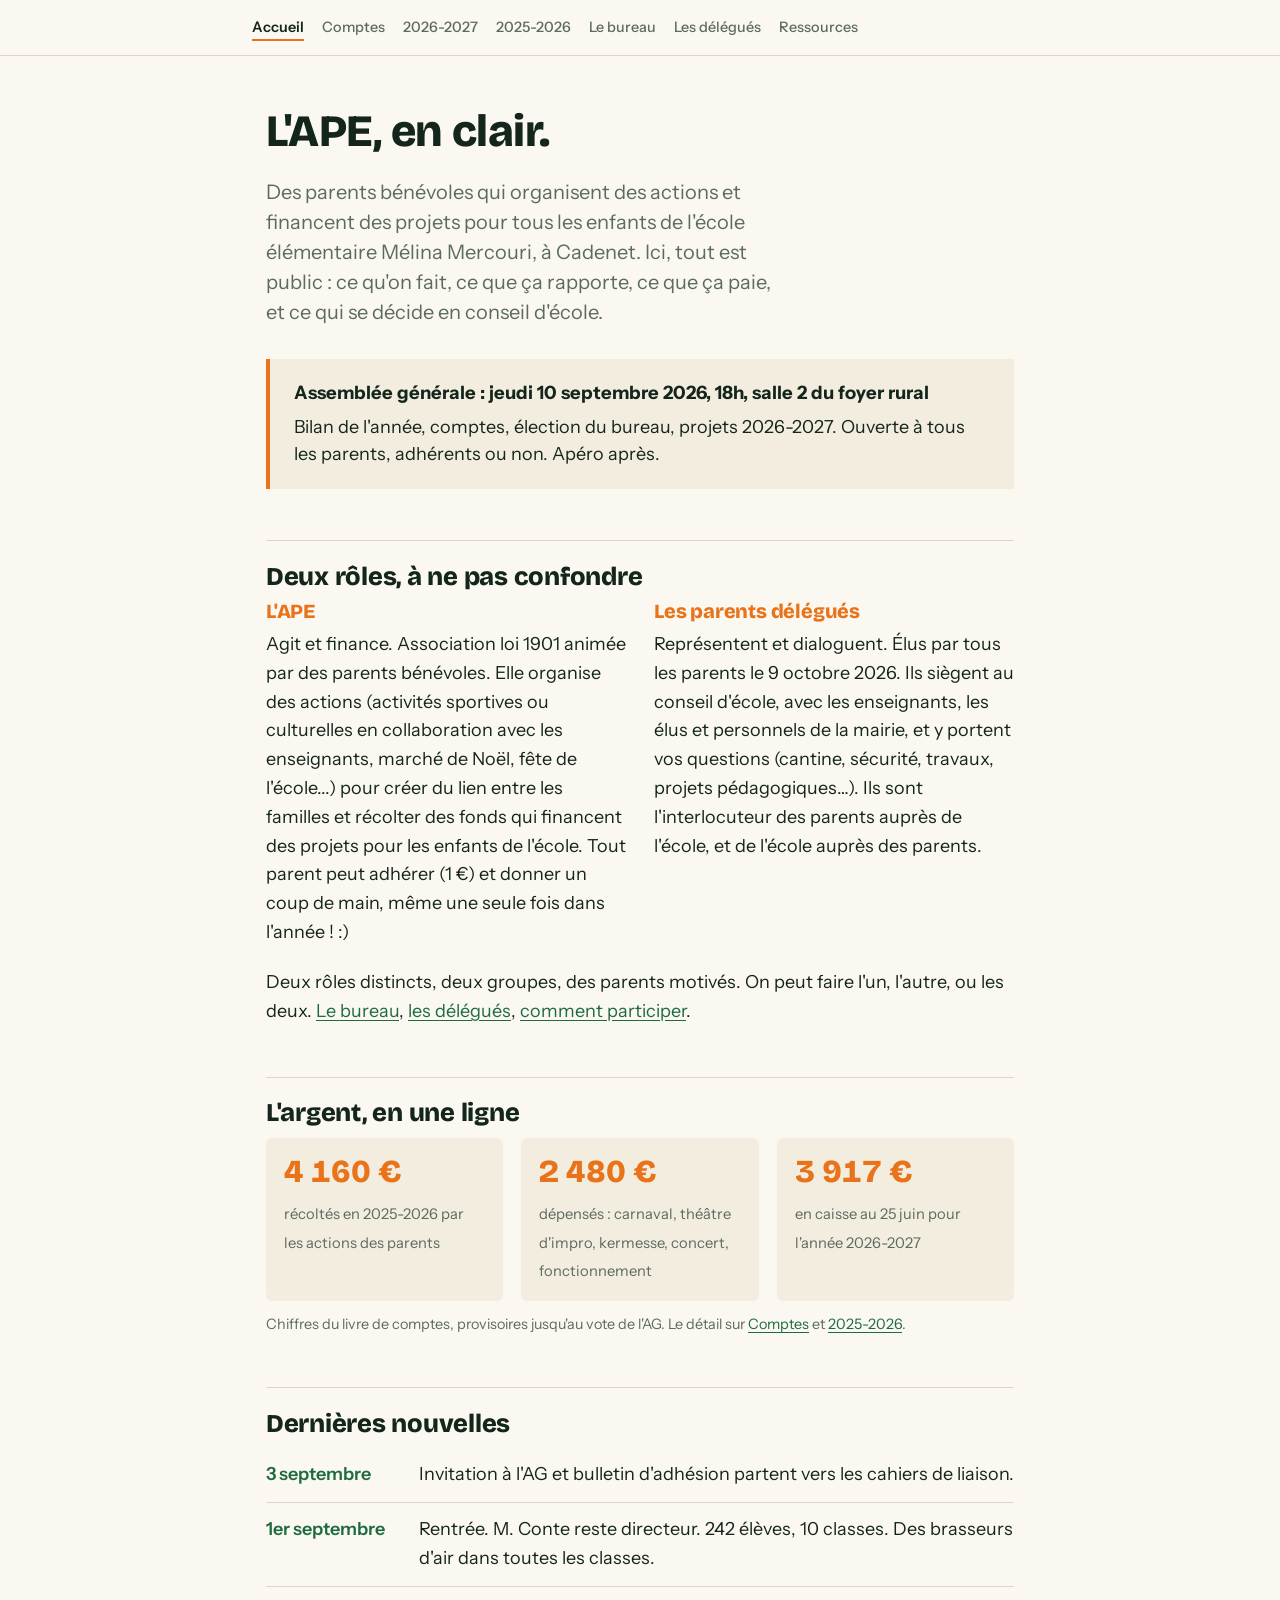
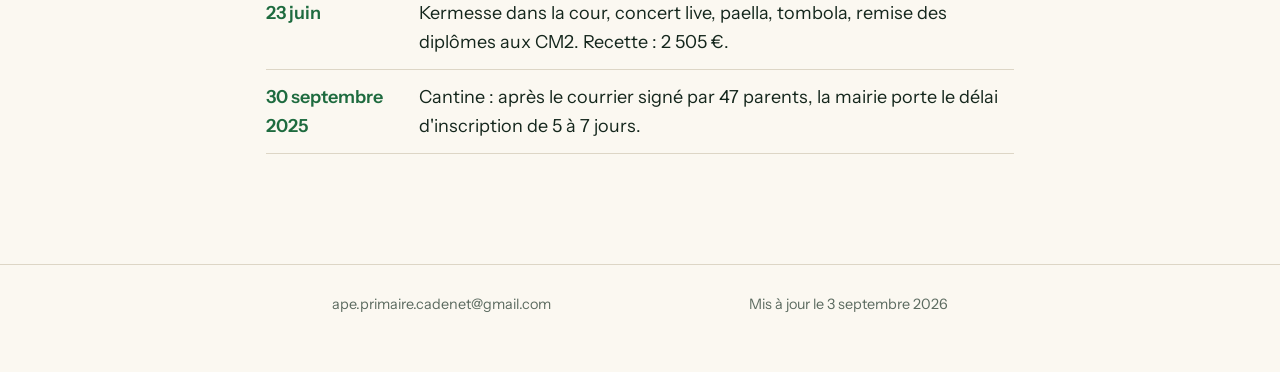
==== index.html @ b55a7f40 "Accueil : l'argent en une ligne, nouvelles datées, titres des rôles en orange" ====
<!doctype html>
<html lang="fr">
<head>
<meta charset="utf-8">
<meta name="viewport" content="width=device-width, initial-scale=1">
<title>APE Mélina Mercouri, Cadenet</title>
<meta name="description" content="L'association des parents d'élèves de l'école élémentaire Mélina Mercouri à Cadenet : ce qu'on fait, ce que ça coûte, ce qui se décide à l'école.">
<link rel="preconnect" href="https://fonts.googleapis.com">
<link rel="stylesheet" href="https://fonts.googleapis.com/css2?family=Bricolage+Grotesque:opsz,wght@12..96,800&family=Instrument+Sans:wght@400;500;600;700&display=swap">
<link rel="icon" href="/favicon.svg" type="image/svg+xml">
<link rel="stylesheet" href="/style.css">
</head>
<body>
<header><div class="wrap"><nav>
  <a href="/" aria-current="page">Accueil</a>
  <a href="/comptes/">Comptes</a>
  <a href="/2026-2027/">2026-2027</a>
  <a href="/2025-2026/">2025-2026</a>
  <a href="/bureau/">Le bureau</a>
  <a href="/delegues/">Les délégués</a>
  <a href="/ressources/">Ressources</a>
</nav></div></header>

<main><div class="wrap">
  <h1>L'APE, en clair.</h1>
  <p class="lead">Des parents bénévoles qui organisent des actions et financent des projets pour tous les enfants de l'école élémentaire Mélina Mercouri, à Cadenet. Ici, tout est public : ce qu'on fait, ce que ça rapporte, ce que ça paie, et ce qui se décide en conseil d'école.</p>

  <div class="next">
    <strong>Assemblée générale : jeudi 10 septembre 2026, 18h, salle 2 du foyer rural</strong>
    Bilan de l'année, comptes, élection du bureau, projets 2026-2027. Ouverte à tous les parents, adhérents ou non. Apéro après.
  </div>

  <h2>Deux rôles, à ne pas confondre</h2>
  <div class="roles">
    <div>
      <h3>L'APE</h3>
      <p>Agit et finance. Association loi 1901 animée par des parents bénévoles. Elle organise des actions (activités sportives ou culturelles en collaboration avec les enseignants, marché de Noël, fête de l'école...) pour créer du lien entre les familles et récolter des fonds qui financent des projets pour les enfants de l'école. Tout parent peut adhérer (1 €) et donner un coup de main, même une seule fois dans l'année ! :)</p>
    </div>
    <div>
      <h3>Les parents délégués</h3>
      <p>Représentent et dialoguent. Élus par tous les parents le 9 octobre 2026. Ils siègent au conseil d'école, avec les enseignants, les élus et personnels de la mairie, et y portent vos questions (cantine, sécurité, travaux, projets pédagogiques…). Ils sont l'interlocuteur des parents auprès de l'école, et de l'école auprès des parents.</p>
    </div>
  </div>
  <p>Deux rôles distincts, deux groupes, des parents motivés. On peut faire l'un, l'autre, ou les deux. <a href="/bureau/">Le bureau</a>, <a href="/delegues/">les délégués</a>, <a href="/bureau/#participer">comment participer</a>.</p>

  <h2>L'argent, en une ligne</h2>
  <div class="kpi">
    <div><b>4 160 €</b><span>récoltés en 2025-2026 par les actions des parents</span></div>
    <div><b>2 480 €</b><span>dépensés : carnaval, théâtre d'impro, kermesse, concert, fonctionnement</span></div>
    <div><b>3 917 €</b><span>en caisse au 25 juin pour l'année 2026-2027</span></div>
  </div>
  <p class="small muted">Chiffres du livre de comptes, provisoires jusqu'au vote de l'AG. Le détail sur <a href="/comptes/">Comptes</a> et <a href="/2025-2026/">2025-2026</a>.</p>

  <h2>Dernières nouvelles</h2>
  <ul class="news">
    <li><b>3 septembre</b><span>Invitation à l'AG et bulletin d'adhésion partent vers les cahiers de liaison.</span></li>
    <li><b>1er septembre</b><span>Rentrée. M. Conte reste directeur. 242 élèves, 10 classes. Des brasseurs d'air dans toutes les classes.</span></li>
    <li><b>23 juin</b><span>Kermesse dans la cour, concert live, paella, tombola, remise des diplômes aux CM2. Recette : 2 505 €.</span></li>
    <li><b>30 septembre 2025</b><span>Cantine : après le courrier signé par 47 parents, la mairie porte le délai d'inscription de 5 à 7 jours.</span></li>
  </ul>
</div></main>

<footer><div class="wrap">
  <span>ape.primaire.cadenet@gmail.com</span>
  <span>Mis à jour le 3 septembre 2026</span>
</div></footer>
</body>
</html>
---- style.css ----
:root{
  --bg:#FBF8F1; --ink:#14261C; --muted:#5C6B60; --line:#DDD6C6;
  --accent:#E8731A; --green:#1E6B3F; --soft:#F3EDDF; --tag-bg:#FDE9D6; --tag-ink:#9A4A0C;
}
@media (prefers-color-scheme: dark){
  :root{ --bg:#111C15; --ink:#F3EEE2; --muted:#A7B3AA; --line:#2C3A30; --accent:#F5923E; --green:#5CC58A; --soft:#182620; --tag-bg:#3A2412; --tag-ink:#F5C79A; }
}
*{box-sizing:border-box}
body{margin:0;background:var(--bg);color:var(--ink);font-family:"Instrument Sans","Helvetica Neue",Arial,sans-serif;font-size:18px;line-height:1.6}
h1,h2,h3{font-family:"Bricolage Grotesque","Arial Black",Arial,sans-serif;font-weight:800;line-height:1.05;letter-spacing:-.01em;margin:0 0 .4em;text-wrap:balance}
h1{font-size:2.8rem;margin-bottom:.5em}h2{font-size:1.6rem;margin-top:3.2rem;padding-top:1.4rem;border-top:1px solid var(--line)}h3{font-size:1.1rem;margin-top:1.8rem;color:var(--green)}
h1+p.lead+h2,.lead+h2{border-top:none;padding-top:0;margin-top:2.6rem}
p,ul,ol,table{margin:0 0 1.1em}
ul,ol{padding-left:1.2em}
li{margin-bottom:.45em}
li::marker{color:var(--accent)}
a{color:var(--green);text-underline-offset:3px}
a:hover{color:var(--accent)}
header{border-bottom:1px solid var(--line)}
.wrap{max-width:66ch;margin:0 auto;padding:0 22px}
header .wrap{max-width:820px}
.brand{display:block;color:var(--ink);font-weight:700;text-decoration:none;padding:14px 0 0}
nav{display:flex;flex-wrap:nowrap;align-items:baseline;gap:18px;padding:16px 0 14px;font-size:.9rem;overflow-x:auto;white-space:nowrap;scrollbar-width:none}
nav::-webkit-scrollbar{display:none}
nav a{text-decoration:none;color:var(--muted);font-weight:500;flex:0 0 auto}
nav a[aria-current]{color:var(--ink);font-weight:600;border-bottom:2px solid var(--accent)}
main{padding:52px 0 90px}
.lead{font-size:1.25rem;line-height:1.5;max-width:40ch;color:var(--muted);margin-bottom:1.6em}
.next{background:var(--soft);border-left:4px solid var(--accent);padding:20px 24px;margin:32px 0;line-height:1.55}
.next strong{display:block;font-size:1.15rem;margin-bottom:.3em}
table{width:100%;border-collapse:collapse;font-size:.95rem}
th,td{text-align:left;padding:.75em .5em;border-bottom:1px solid var(--line);vertical-align:top;line-height:1.45}
td:first-child,th:first-child{padding-left:0}
td:last-child,th:last-child{padding-right:0}
th{font-weight:600;color:var(--muted);font-size:.85rem;letter-spacing:.04em;text-transform:uppercase}
td.n,th.n{text-align:right;font-variant-numeric:tabular-nums;white-space:nowrap}
tr.sum td{font-weight:700;border-bottom:none;border-top:2px solid var(--ink)}
.tag{display:inline-block;font-size:.72rem;font-weight:600;letter-spacing:.05em;text-transform:uppercase;background:var(--tag-bg);color:var(--tag-ink);padding:.15em .5em;border-radius:3px;vertical-align:middle}
.muted{color:var(--muted)}
.small{font-size:.9rem}
dl{display:grid;grid-template-columns:auto 1fr;gap:.35em 1.2em;margin:0 0 1em}
dt{font-weight:600;white-space:nowrap;color:var(--green)}
dd{margin:0}
.tw{overflow-x:auto}
footer{border-top:1px solid var(--line);padding:28px 0 56px;font-size:.9rem;color:var(--muted)}
footer .wrap{display:flex;flex-wrap:wrap;gap:8px 24px;justify-content:space-between}

.btn{display:inline-block;background:var(--accent);color:#fff;font-weight:600;text-decoration:none;padding:.55em 1.1em;border-radius:6px;margin:.2em 0 1em}
.btn:hover{background:var(--green);color:#fff}

@media (max-width:640px){
  dl{grid-template-columns:1fr;gap:.15em 0}
  dt{margin-top:.8em;white-space:normal}
  dt:first-child{margin-top:0}
  dd{margin-bottom:.2em}
}

.kpi{display:grid;grid-template-columns:repeat(3,1fr);gap:18px;margin:8px 0 12px}
.kpi div{background:var(--soft);padding:18px 18px 16px;border-radius:6px}
.kpi b{display:block;font-family:"Bricolage Grotesque",Arial,sans-serif;font-size:2rem;font-weight:800;line-height:1;color:var(--accent);font-variant-numeric:tabular-nums;margin-bottom:.35em}
.kpi span{font-size:.92rem;color:var(--muted);line-height:1.4}
.roles{display:grid;grid-template-columns:1fr 1fr;gap:28px;margin-bottom:1.2em}
.roles h3{margin-top:0;font-size:1.25rem;color:var(--accent)}
.roles p{margin:0}
.news{list-style:none;padding:0}
.news li{display:grid;grid-template-columns:7.5em 1fr;gap:1em;padding:.7em 0;border-bottom:1px solid var(--line);margin:0}
.news b{color:var(--green);font-weight:600}
@media (max-width:640px){.kpi{grid-template-columns:1fr}.roles{grid-template-columns:1fr}.news li{grid-template-columns:1fr;gap:.15em}}
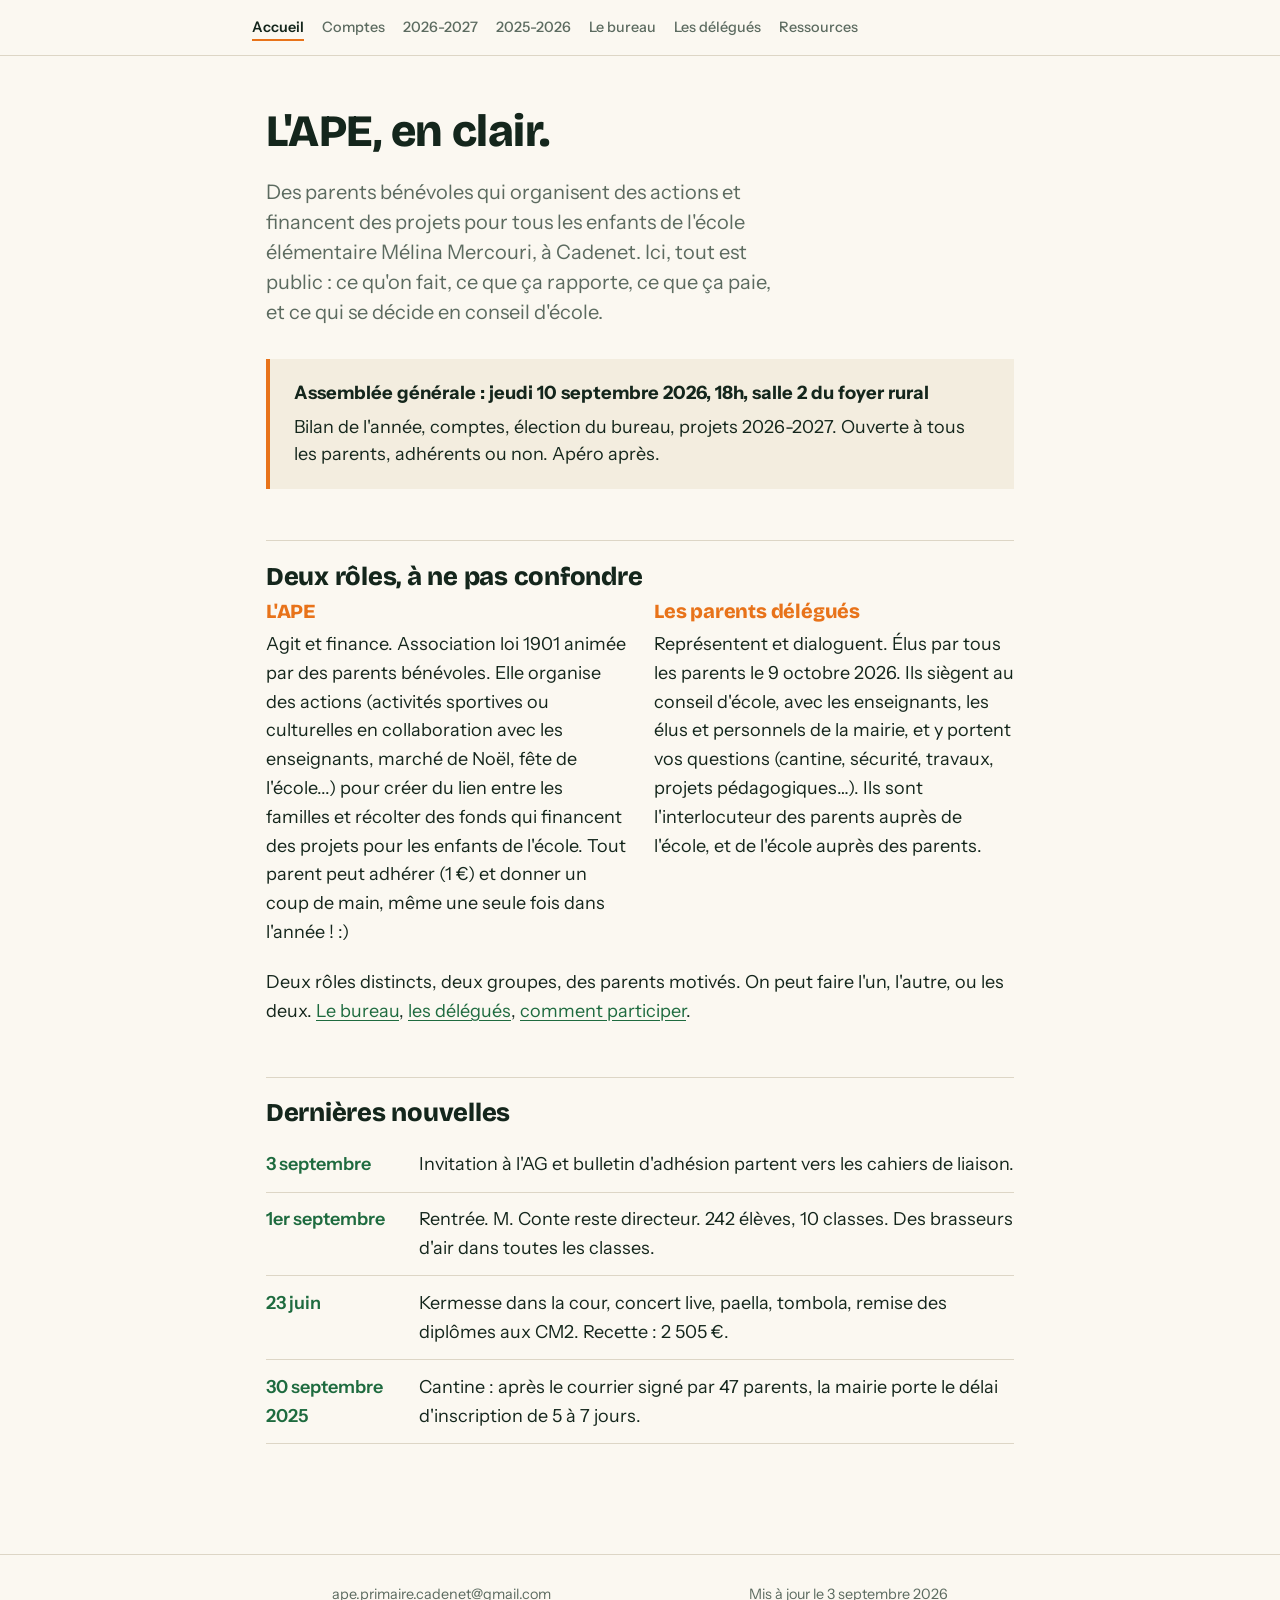
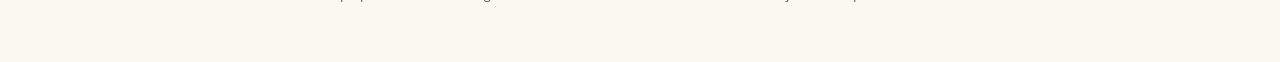
==== commit 19feeb08: "Accueil : retrait du bloc argent" ====
--- a/index.html
+++ b/index.html
@@ -43,14 +43,6 @@
   </div>
   <p>Deux rôles distincts, deux groupes, des parents motivés. On peut faire l'un, l'autre, ou les deux. <a href="/bureau/">Le bureau</a>, <a href="/delegues/">les délégués</a>, <a href="/bureau/#participer">comment participer</a>.</p>
 
-  <h2>L'argent, en une ligne</h2>
-  <div class="kpi">
-    <div><b>4 160 €</b><span>récoltés en 2025-2026 par les actions des parents</span></div>
-    <div><b>2 480 €</b><span>dépensés : carnaval, théâtre d'impro, kermesse, concert, fonctionnement</span></div>
-    <div><b>3 917 €</b><span>en caisse au 25 juin pour l'année 2026-2027</span></div>
-  </div>
-  <p class="small muted">Chiffres du livre de comptes, provisoires jusqu'au vote de l'AG. Le détail sur <a href="/comptes/">Comptes</a> et <a href="/2025-2026/">2025-2026</a>.</p>
-
   <h2>Dernières nouvelles</h2>
   <ul class="news">
     <li><b>3 septembre</b><span>Invitation à l'AG et bulletin d'adhésion partent vers les cahiers de liaison.</span></li>
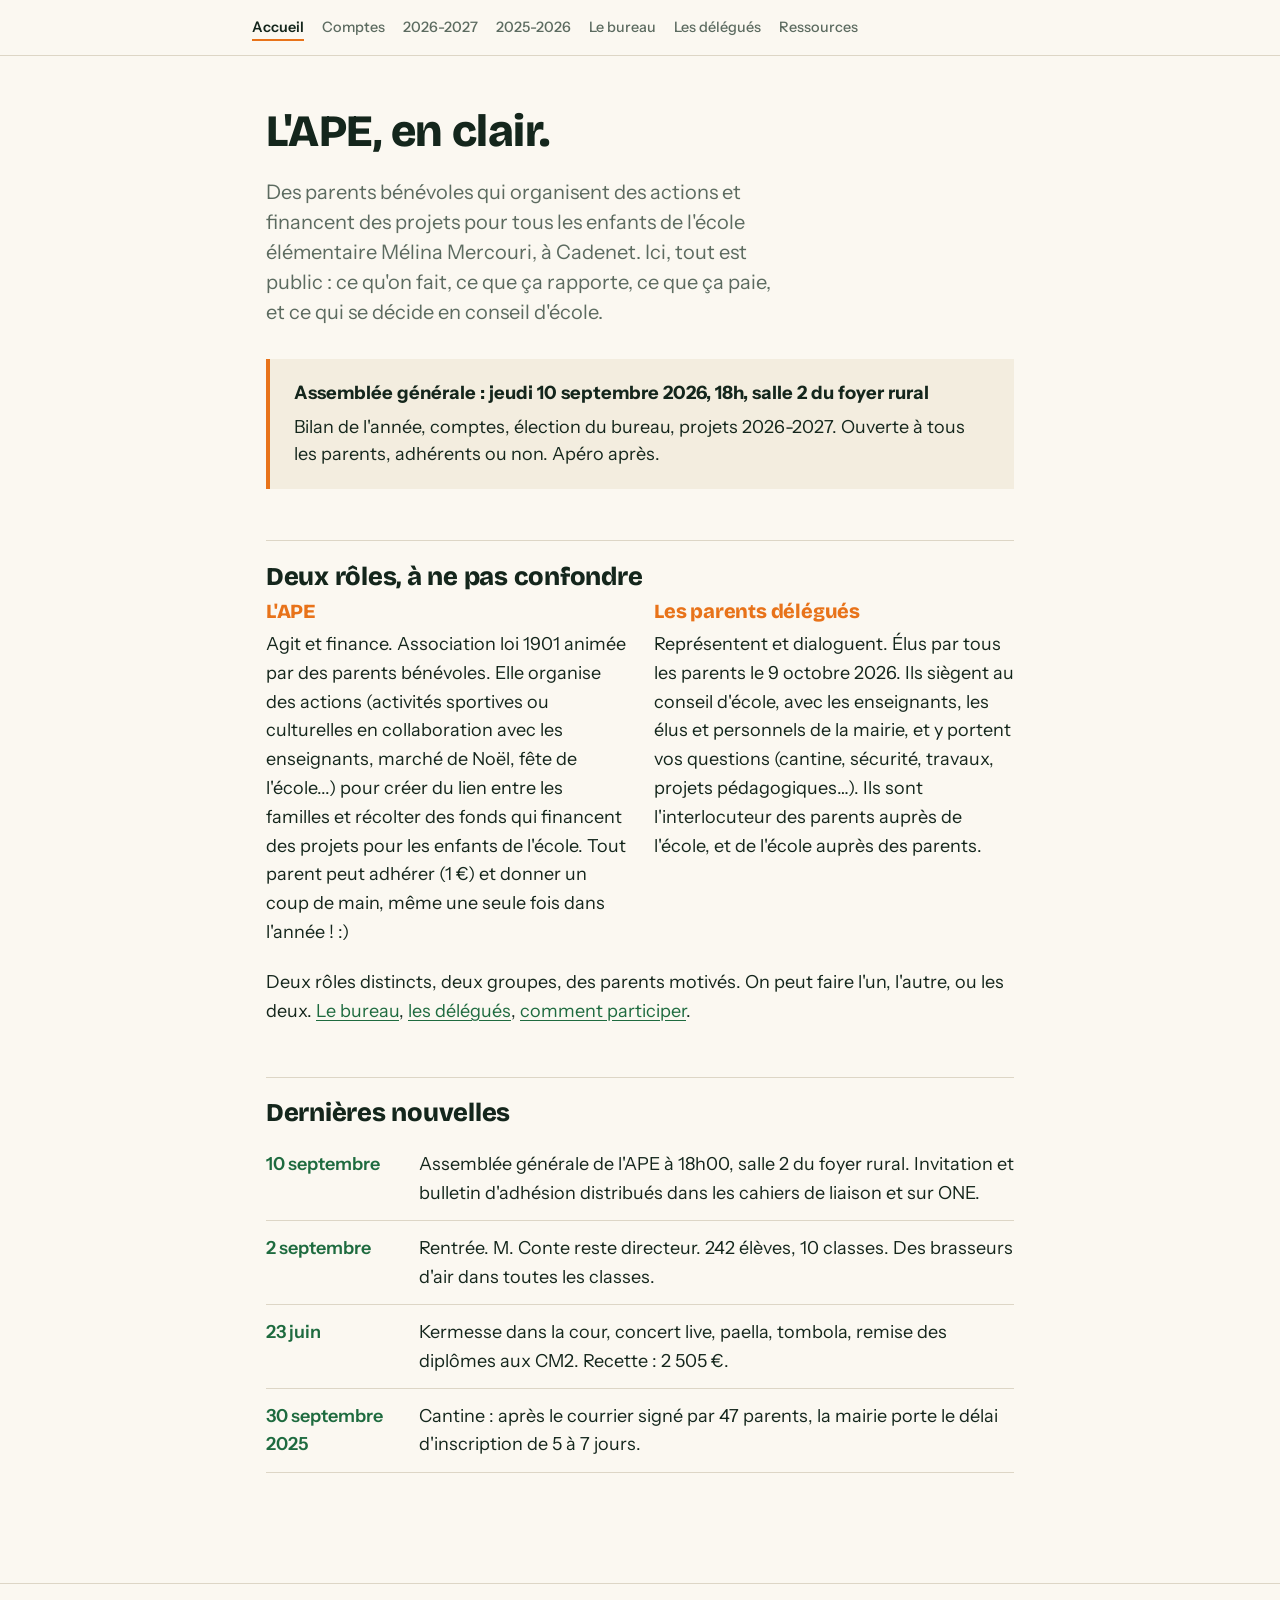
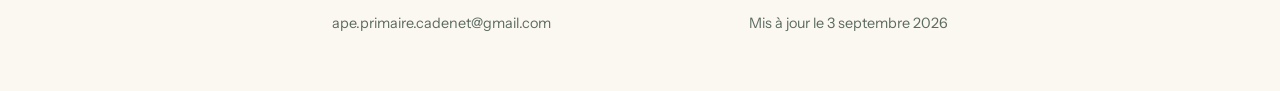
==== commit fbc1a3e7: "Accueil : news AG du 10/09 + rentrée corrigée au 02/09" ====
--- a/index.html
+++ b/index.html
@@ -45,8 +45,8 @@
 
   <h2>Dernières nouvelles</h2>
   <ul class="news">
-    <li><b>3 septembre</b><span>Invitation à l'AG et bulletin d'adhésion partent vers les cahiers de liaison.</span></li>
-    <li><b>1er septembre</b><span>Rentrée. M. Conte reste directeur. 242 élèves, 10 classes. Des brasseurs d'air dans toutes les classes.</span></li>
+    <li><b>10 septembre</b><span>Assemblée générale de l'APE à 18h00, salle 2 du foyer rural. Invitation et bulletin d'adhésion distribués dans les cahiers de liaison et sur ONE.</span></li>
+    <li><b>2 septembre</b><span>Rentrée. M. Conte reste directeur. 242 élèves, 10 classes. Des brasseurs d'air dans toutes les classes.</span></li>
     <li><b>23 juin</b><span>Kermesse dans la cour, concert live, paella, tombola, remise des diplômes aux CM2. Recette : 2 505 €.</span></li>
     <li><b>30 septembre 2025</b><span>Cantine : après le courrier signé par 47 parents, la mairie porte le délai d'inscription de 5 à 7 jours.</span></li>
   </ul>
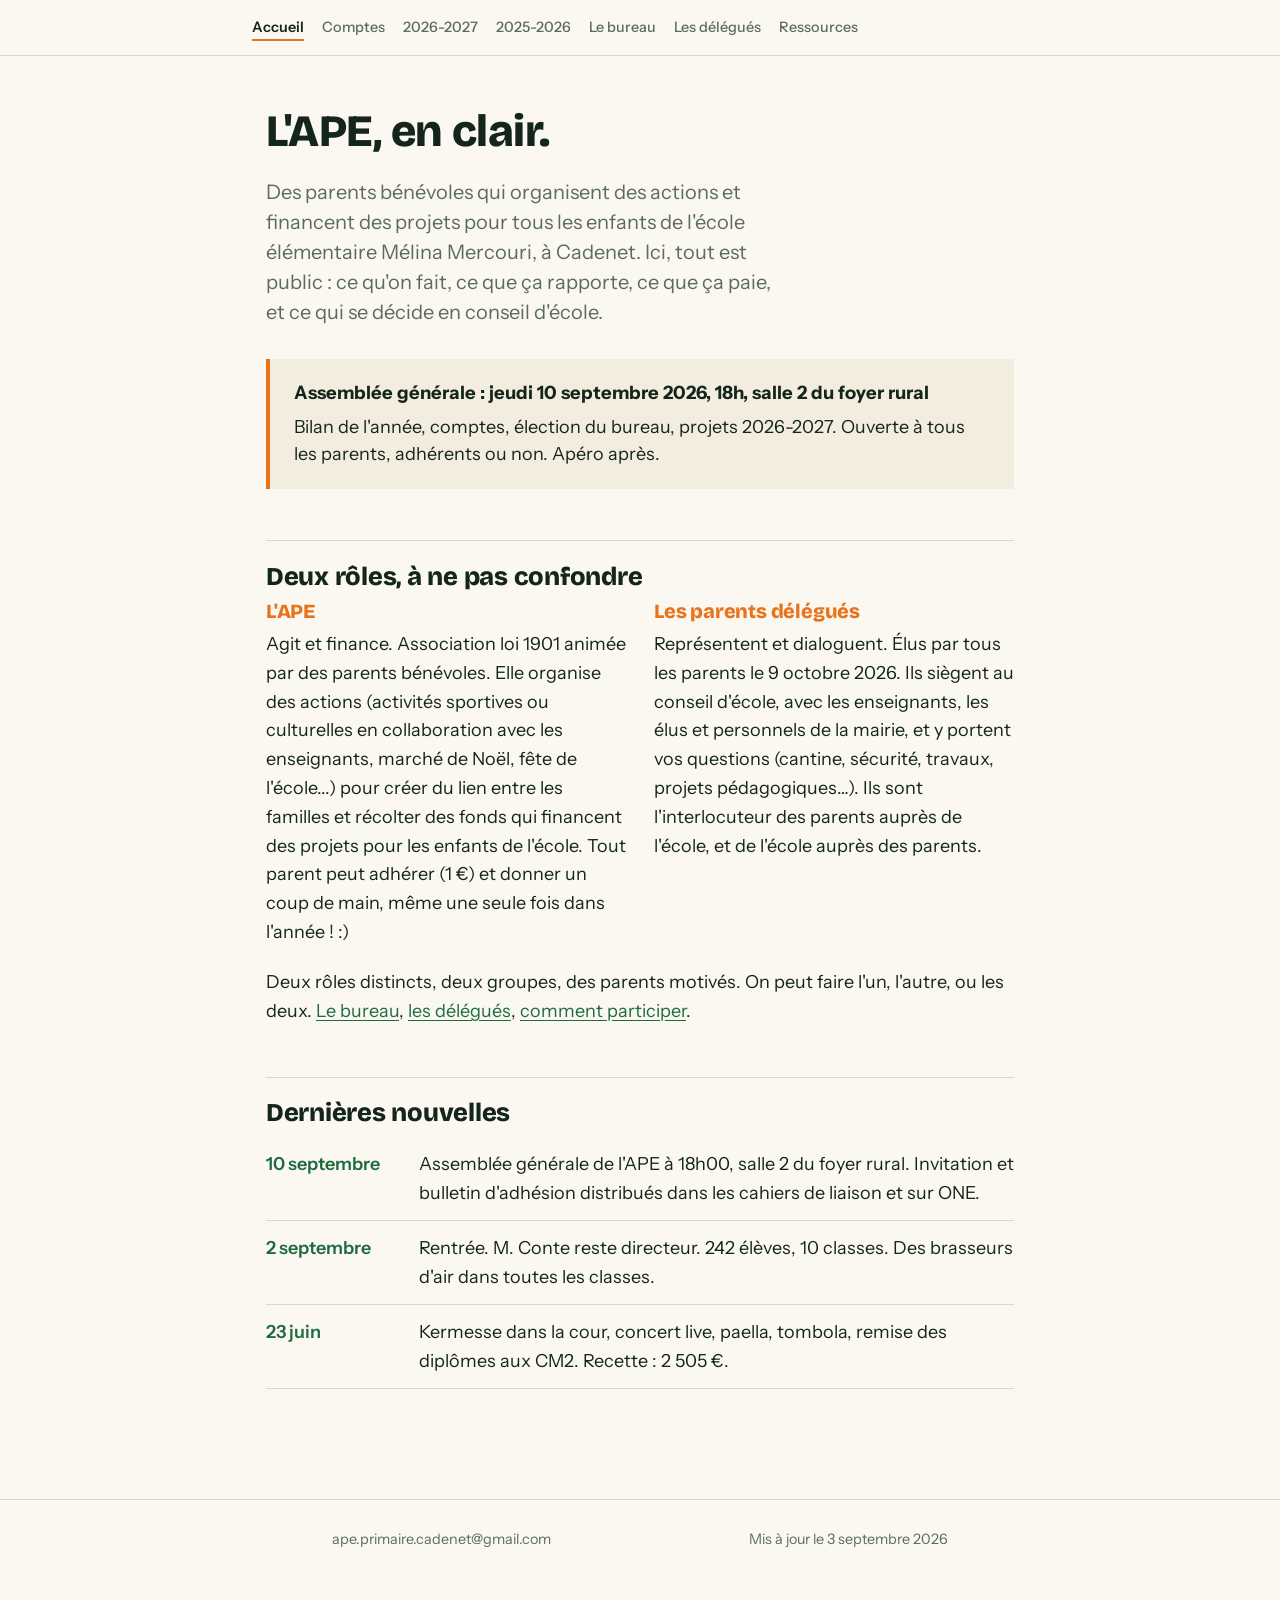
==== commit 6c3caf7c: "Accueil : retire la news cantine 30/09/2025" ====
--- a/index.html
+++ b/index.html
@@ -48,7 +48,6 @@
     <li><b>10 septembre</b><span>Assemblée générale de l'APE à 18h00, salle 2 du foyer rural. Invitation et bulletin d'adhésion distribués dans les cahiers de liaison et sur ONE.</span></li>
     <li><b>2 septembre</b><span>Rentrée. M. Conte reste directeur. 242 élèves, 10 classes. Des brasseurs d'air dans toutes les classes.</span></li>
     <li><b>23 juin</b><span>Kermesse dans la cour, concert live, paella, tombola, remise des diplômes aux CM2. Recette : 2 505 €.</span></li>
-    <li><b>30 septembre 2025</b><span>Cantine : après le courrier signé par 47 parents, la mairie porte le délai d'inscription de 5 à 7 jours.</span></li>
   </ul>
 </div></main>
 
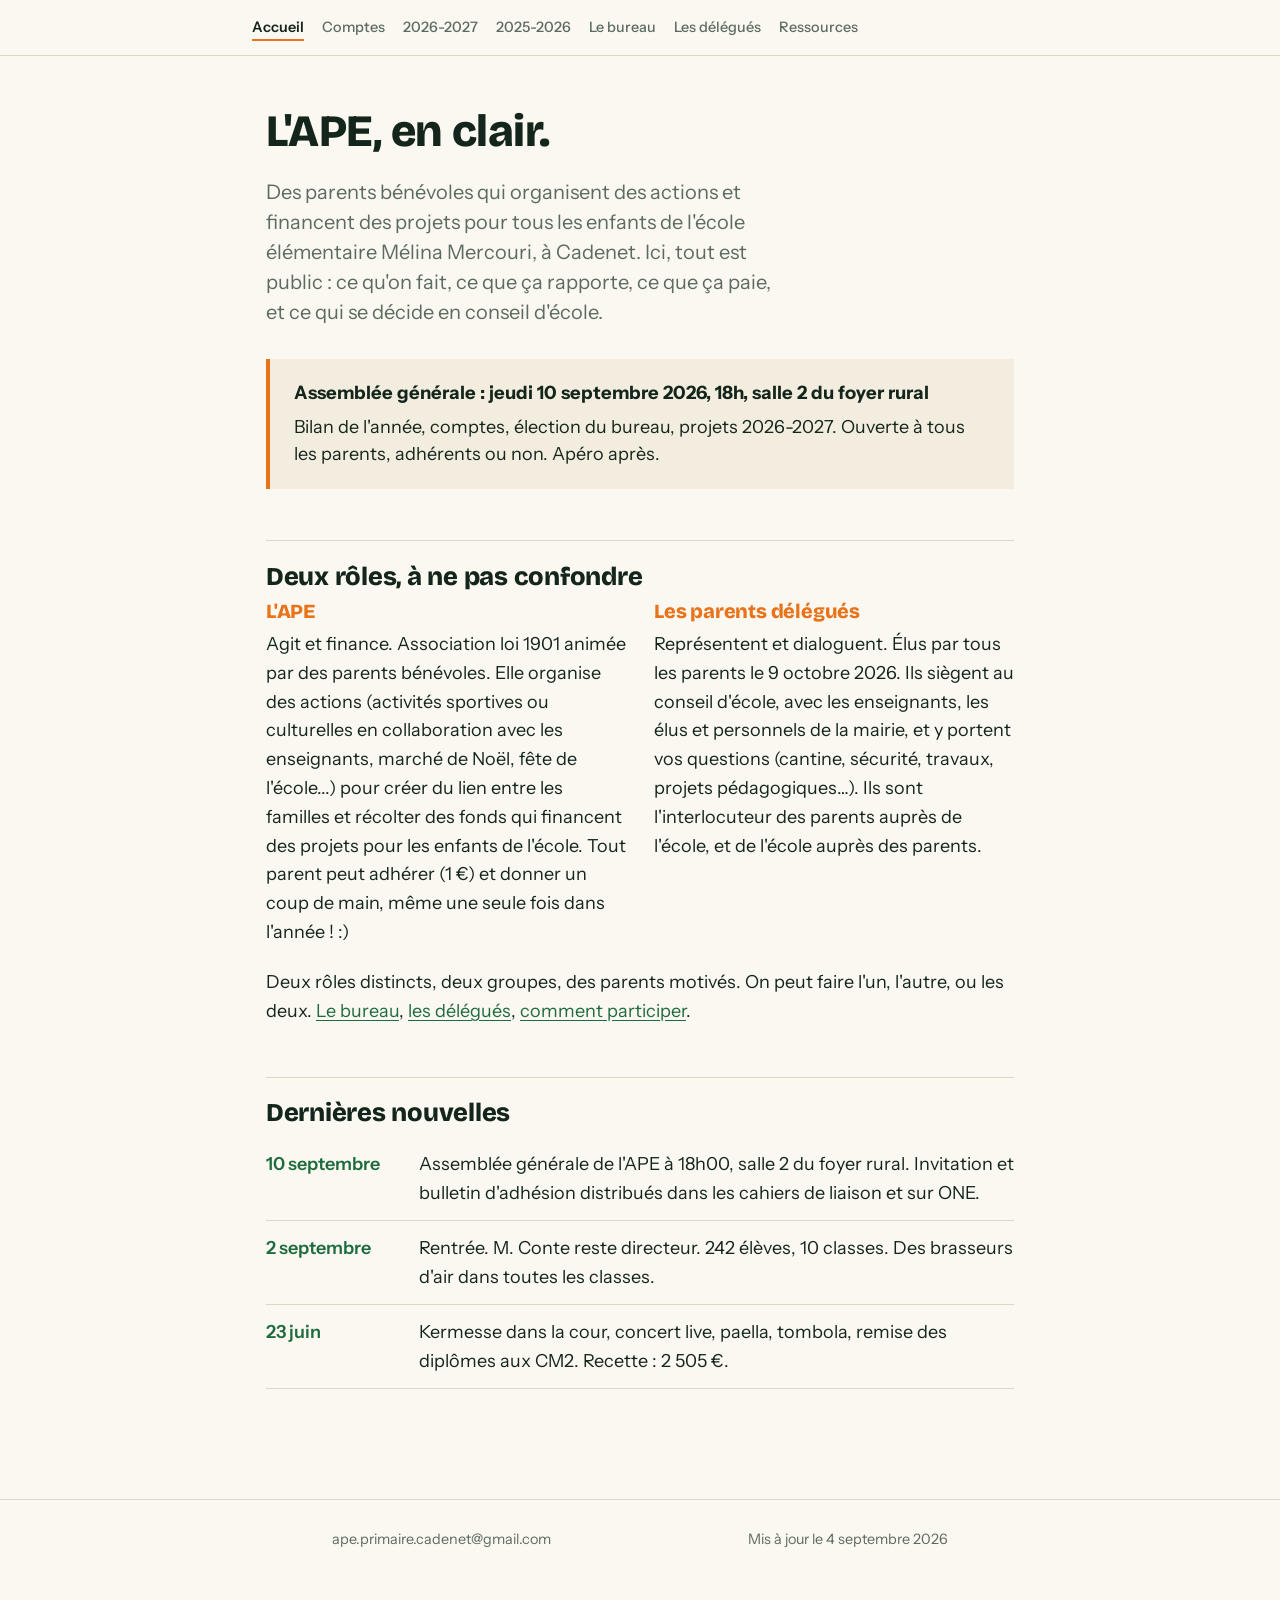
==== commit 05c1f86c: "Nav mobile : centre l'onglet actif au chargement (scroll horizontal preserve)" ====
--- a/index.html
+++ b/index.html
@@ -53,7 +53,8 @@
 
 <footer><div class="wrap">
   <span>ape.primaire.cadenet@gmail.com</span>
-  <span>Mis à jour le 3 septembre 2026</span>
+  <span>Mis à jour le 4 septembre 2026</span>
 </div></footer>
+<script>(function(){var n=document.querySelector('nav a[aria-current="page"]');if(n&&n.scrollIntoView)n.scrollIntoView({inline:"center",block:"nearest"});})();</script>
 </body>
 </html>
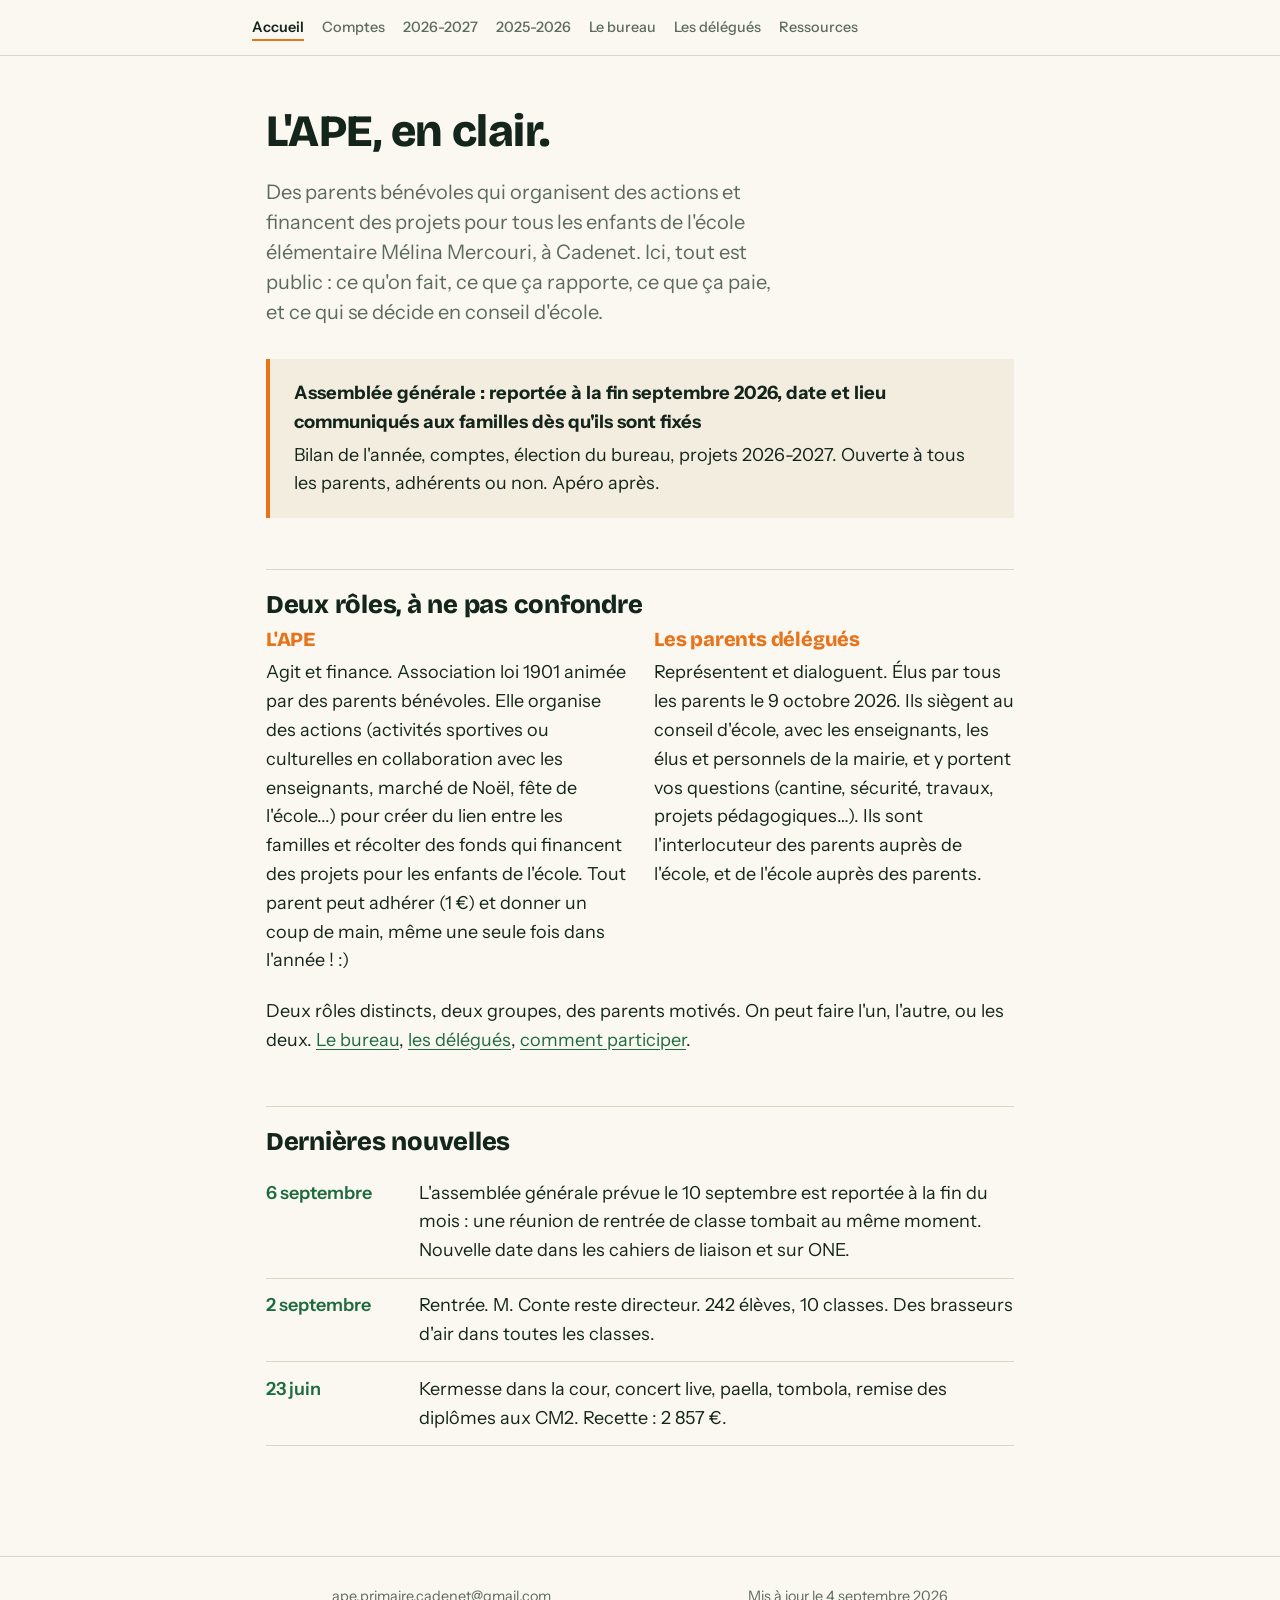
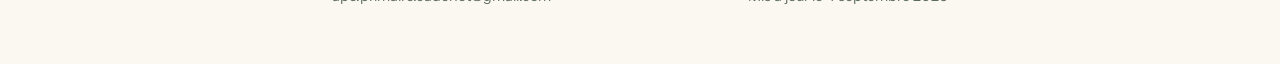
==== commit 7bdf5d95: "Accueil et slides : AG reportée fin septembre" ====
--- a/index.html
+++ b/index.html
@@ -26,7 +26,7 @@
   <p class="lead">Des parents bénévoles qui organisent des actions et financent des projets pour tous les enfants de l'école élémentaire Mélina Mercouri, à Cadenet. Ici, tout est public : ce qu'on fait, ce que ça rapporte, ce que ça paie, et ce qui se décide en conseil d'école.</p>
 
   <div class="next">
-    <strong>Assemblée générale : jeudi 10 septembre 2026, 18h, salle 2 du foyer rural</strong>
+    <strong>Assemblée générale : reportée à la fin septembre 2026, date et lieu communiqués aux familles dès qu'ils sont fixés</strong>
     Bilan de l'année, comptes, élection du bureau, projets 2026-2027. Ouverte à tous les parents, adhérents ou non. Apéro après.
   </div>
 
@@ -45,9 +45,9 @@
 
   <h2>Dernières nouvelles</h2>
   <ul class="news">
-    <li><b>10 septembre</b><span>Assemblée générale de l'APE à 18h00, salle 2 du foyer rural. Invitation et bulletin d'adhésion distribués dans les cahiers de liaison et sur ONE.</span></li>
+    <li><b>6 septembre</b><span>L'assemblée générale prévue le 10 septembre est reportée à la fin du mois : une réunion de rentrée de classe tombait au même moment. Nouvelle date dans les cahiers de liaison et sur ONE.</span></li>
     <li><b>2 septembre</b><span>Rentrée. M. Conte reste directeur. 242 élèves, 10 classes. Des brasseurs d'air dans toutes les classes.</span></li>
-    <li><b>23 juin</b><span>Kermesse dans la cour, concert live, paella, tombola, remise des diplômes aux CM2. Recette : 2 505 €.</span></li>
+    <li><b>23 juin</b><span>Kermesse dans la cour, concert live, paella, tombola, remise des diplômes aux CM2. Recette : 2 857 €.</span></li>
   </ul>
 </div></main>
 
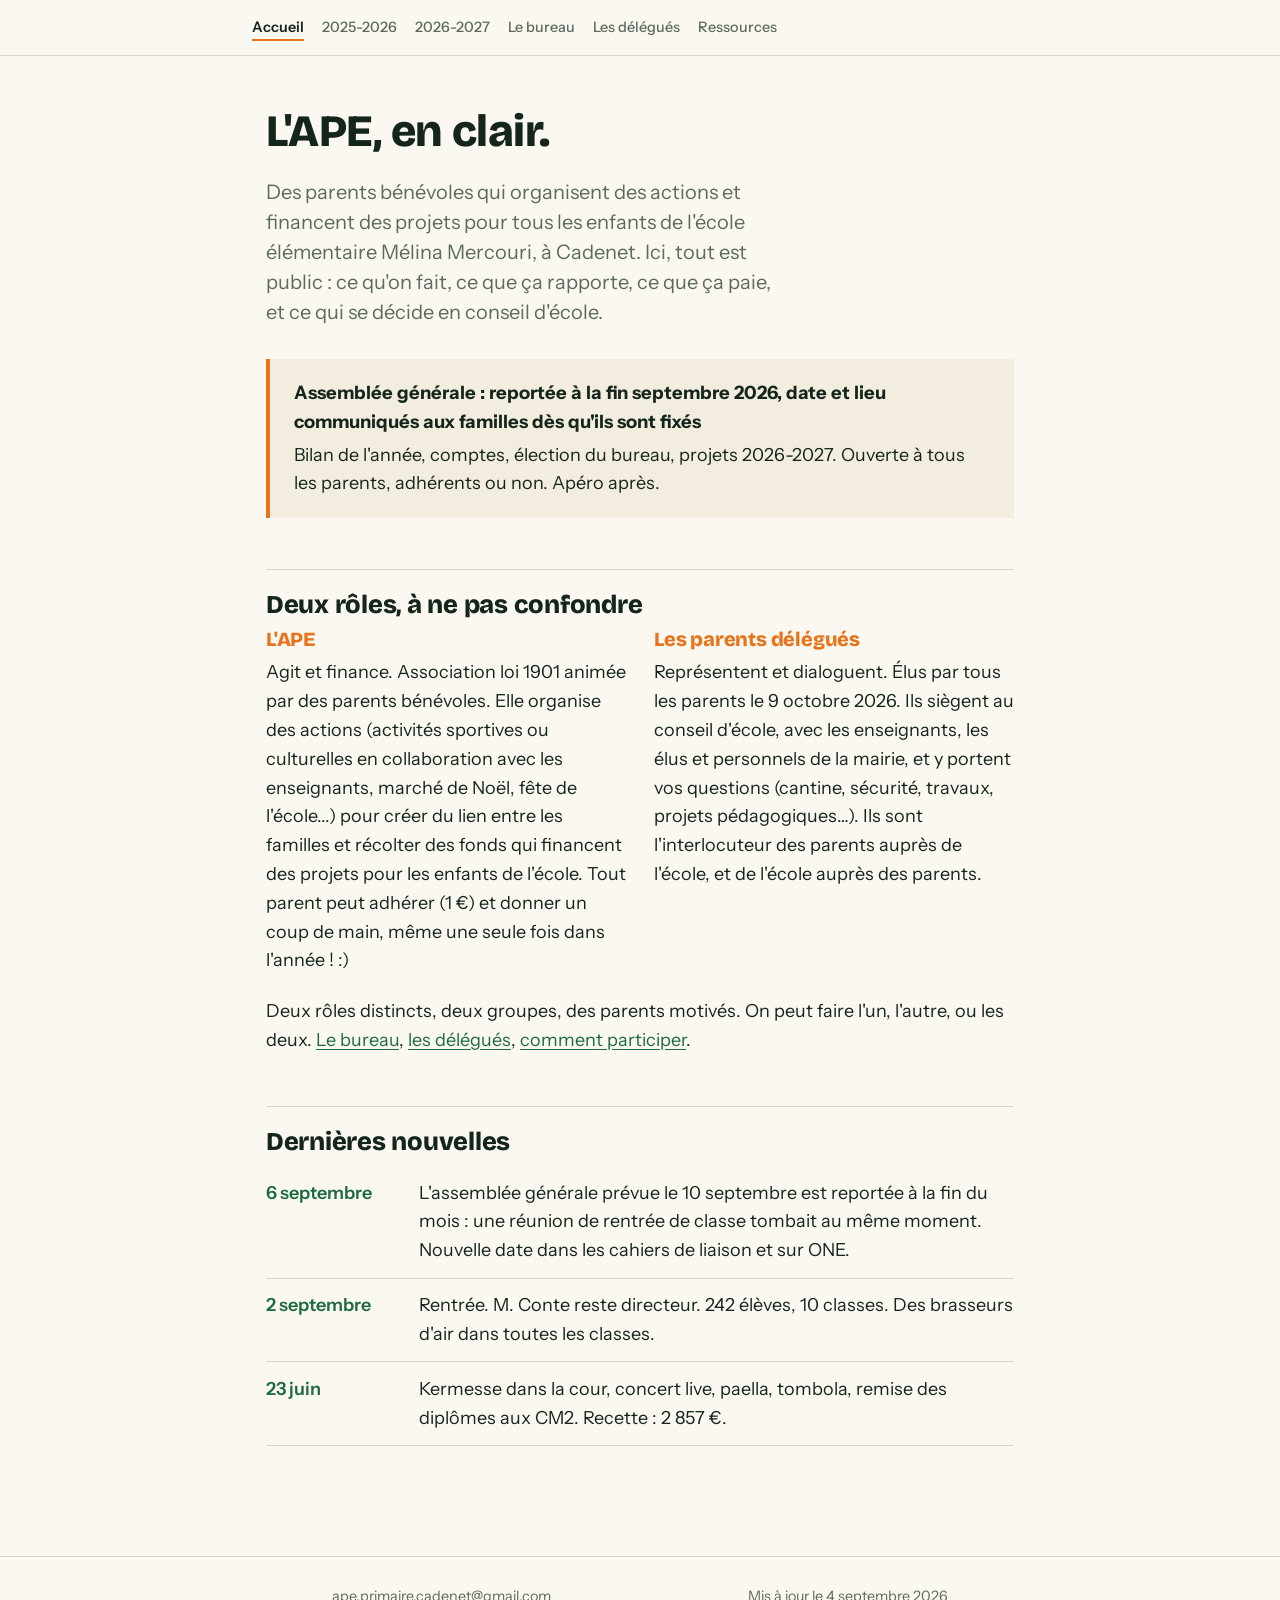
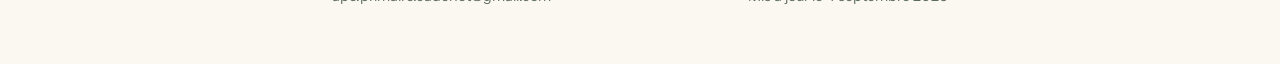
==== commit 2a67a45b: "Nav : onglet 2025-2026 supprimé, Comptes renommé 2025-2026, ancienne URL redirigée" ====
--- a/index.html
+++ b/index.html
@@ -13,9 +13,8 @@
 <body>
 <header><div class="wrap"><nav>
   <a href="/" aria-current="page">Accueil</a>
-  <a href="/comptes/">Comptes</a>
+  <a href="/comptes/">2025-2026</a>
   <a href="/2026-2027/">2026-2027</a>
-  <a href="/2025-2026/">2025-2026</a>
   <a href="/bureau/">Le bureau</a>
   <a href="/delegues/">Les délégués</a>
   <a href="/ressources/">Ressources</a>
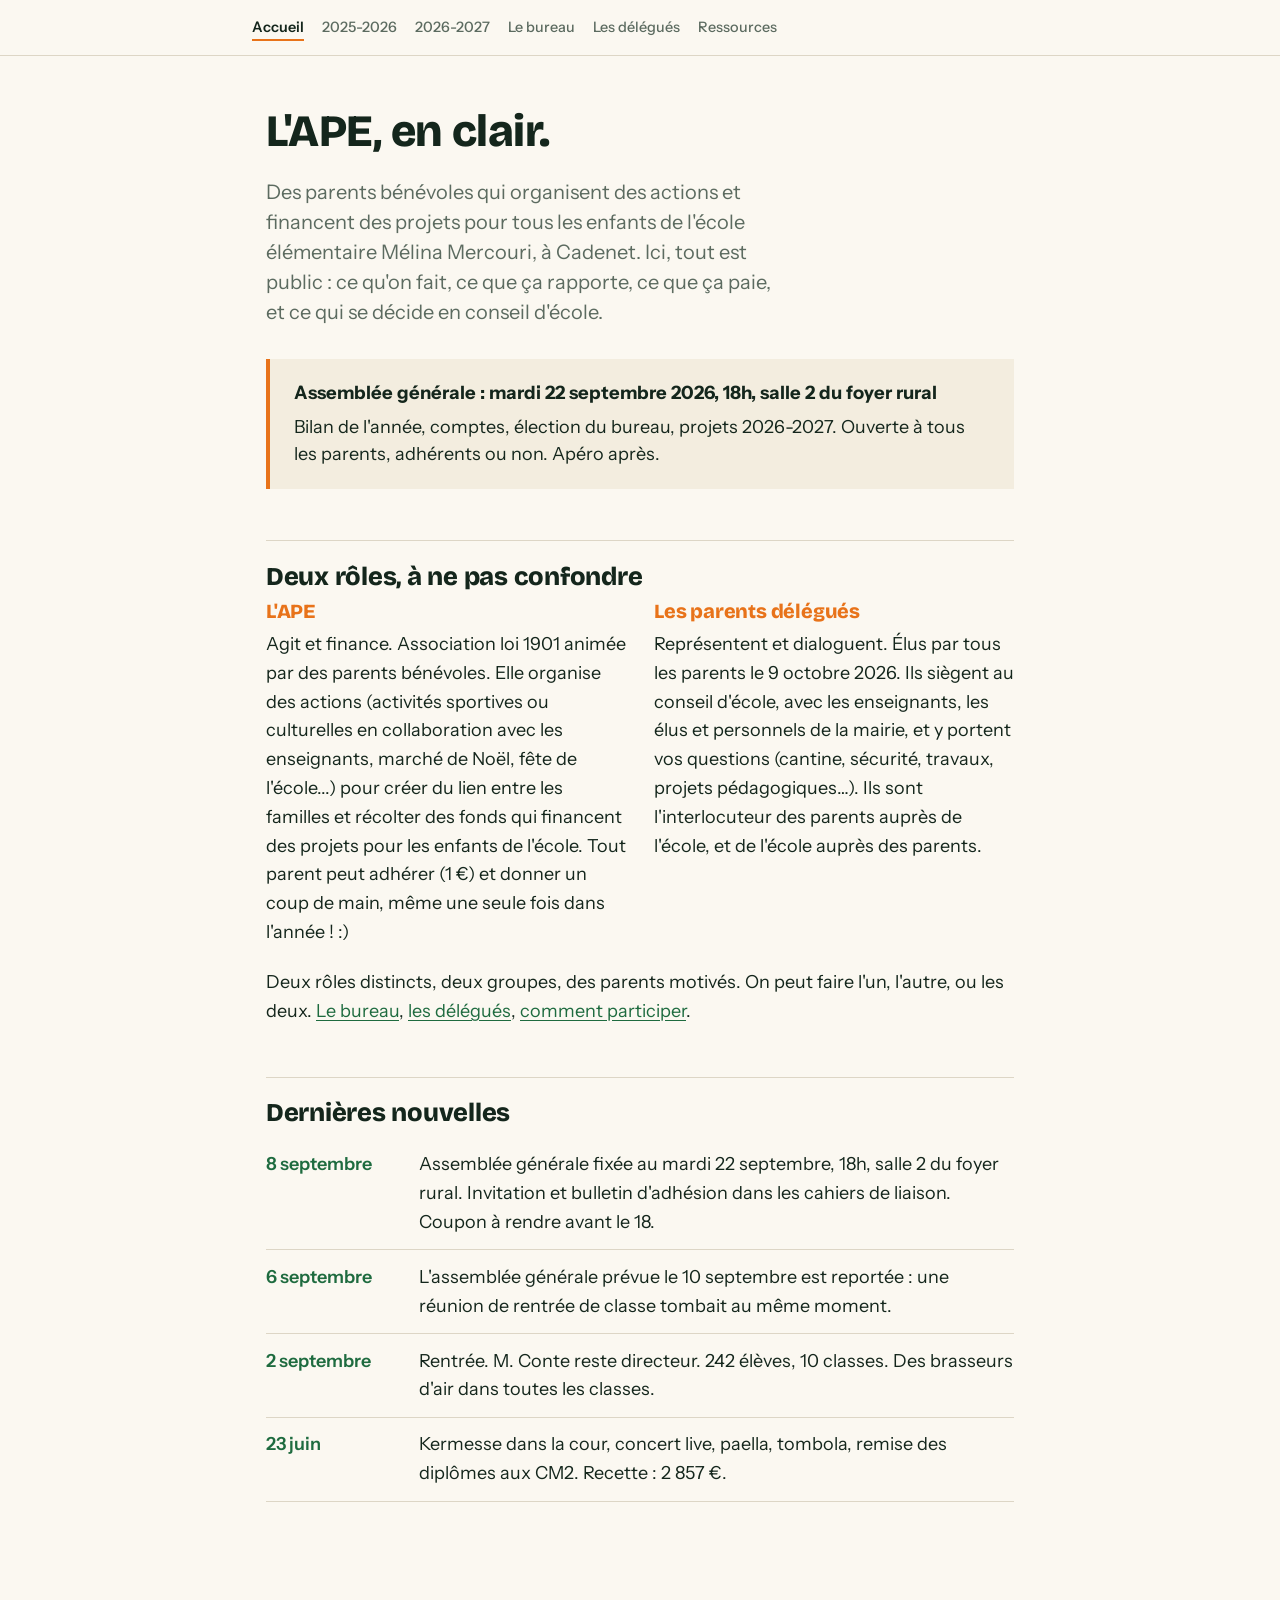
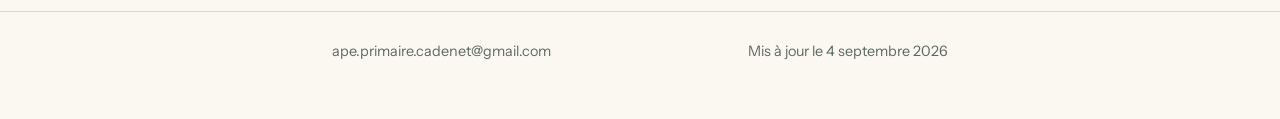
==== commit eebdcc37: "AG fixée au mardi 22 septembre : accueil, calendrier, slides, bureau, comptes" ====
--- a/index.html
+++ b/index.html
@@ -25,7 +25,7 @@
   <p class="lead">Des parents bénévoles qui organisent des actions et financent des projets pour tous les enfants de l'école élémentaire Mélina Mercouri, à Cadenet. Ici, tout est public : ce qu'on fait, ce que ça rapporte, ce que ça paie, et ce qui se décide en conseil d'école.</p>
 
   <div class="next">
-    <strong>Assemblée générale : reportée à la fin septembre 2026, date et lieu communiqués aux familles dès qu'ils sont fixés</strong>
+    <strong>Assemblée générale : mardi 22 septembre 2026, 18h, salle 2 du foyer rural</strong>
     Bilan de l'année, comptes, élection du bureau, projets 2026-2027. Ouverte à tous les parents, adhérents ou non. Apéro après.
   </div>
 
@@ -44,7 +44,8 @@
 
   <h2>Dernières nouvelles</h2>
   <ul class="news">
-    <li><b>6 septembre</b><span>L'assemblée générale prévue le 10 septembre est reportée à la fin du mois : une réunion de rentrée de classe tombait au même moment. Nouvelle date dans les cahiers de liaison et sur ONE.</span></li>
+    <li><b>8 septembre</b><span>Assemblée générale fixée au mardi 22 septembre, 18h, salle 2 du foyer rural. Invitation et bulletin d'adhésion dans les cahiers de liaison. Coupon à rendre avant le 18.</span></li>
+    <li><b>6 septembre</b><span>L'assemblée générale prévue le 10 septembre est reportée : une réunion de rentrée de classe tombait au même moment.</span></li>
     <li><b>2 septembre</b><span>Rentrée. M. Conte reste directeur. 242 élèves, 10 classes. Des brasseurs d'air dans toutes les classes.</span></li>
     <li><b>23 juin</b><span>Kermesse dans la cour, concert live, paella, tombola, remise des diplômes aux CM2. Recette : 2 857 €.</span></li>
   </ul>
